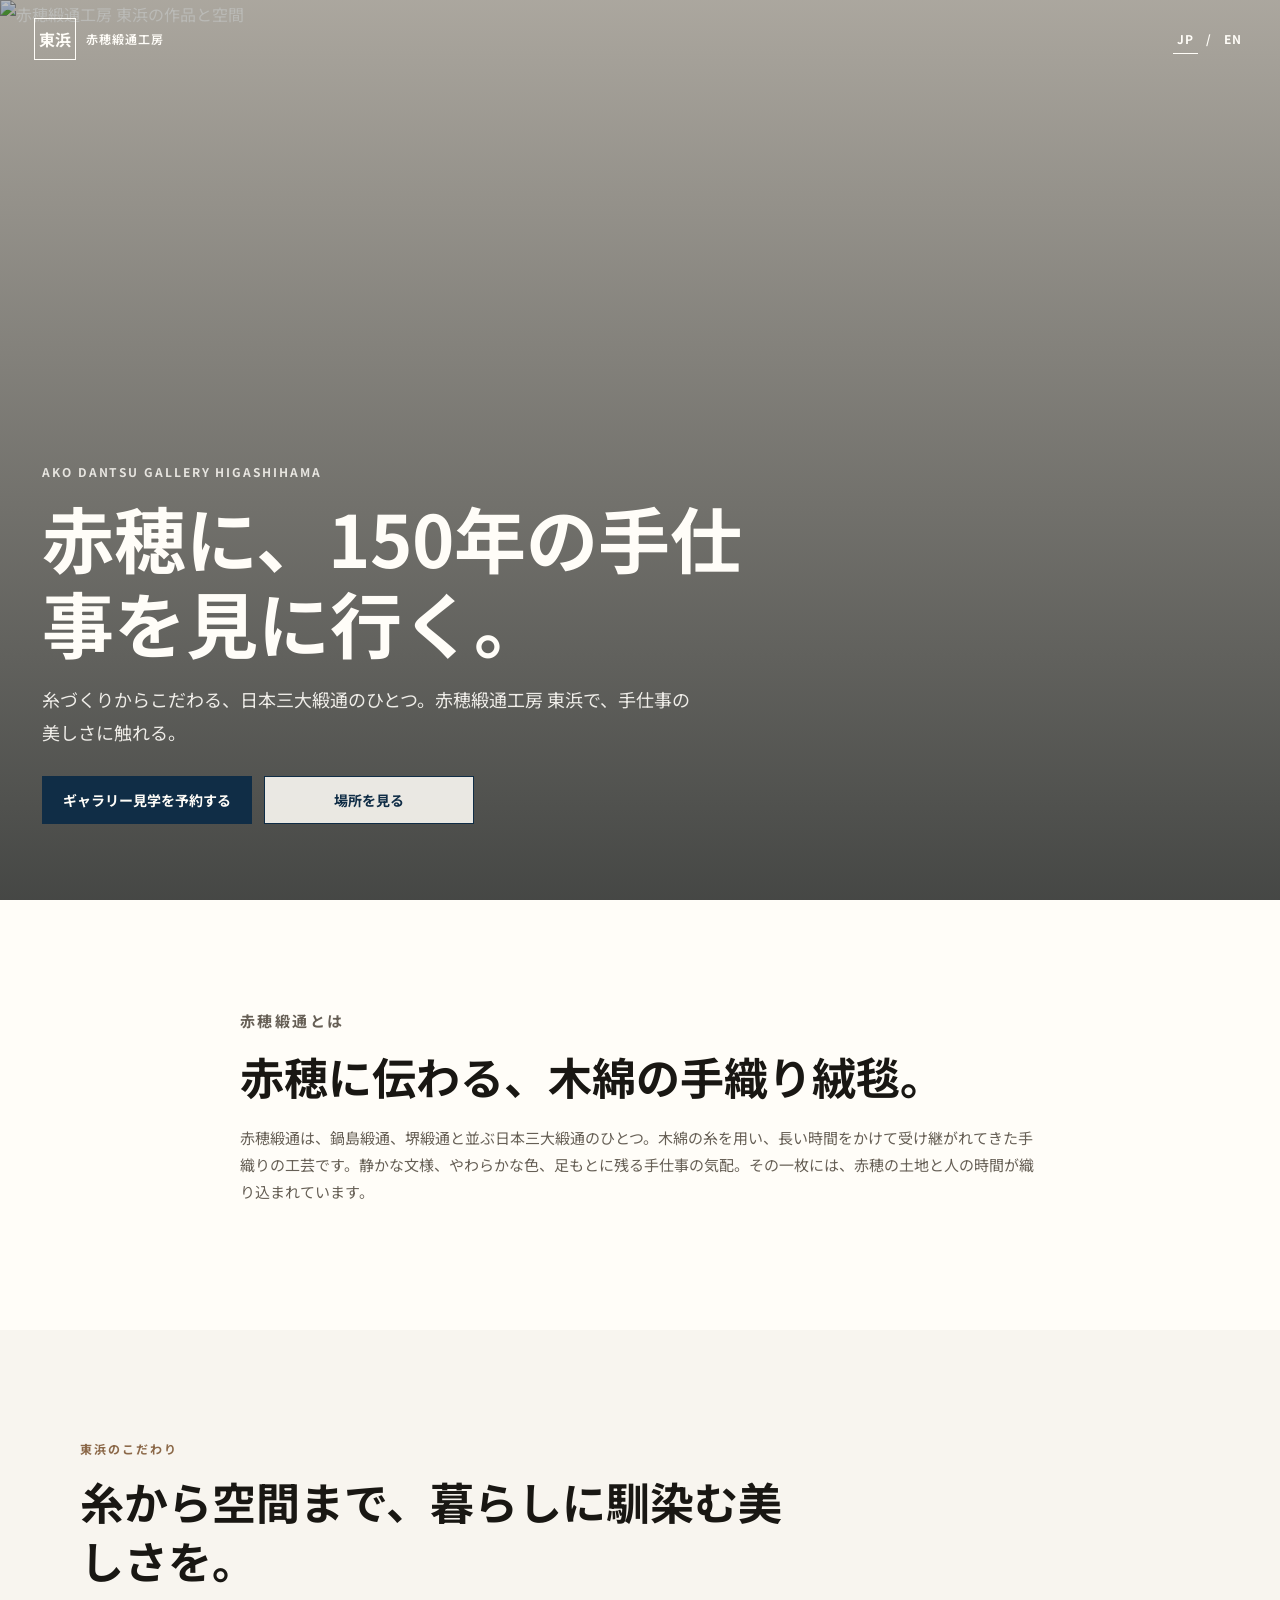
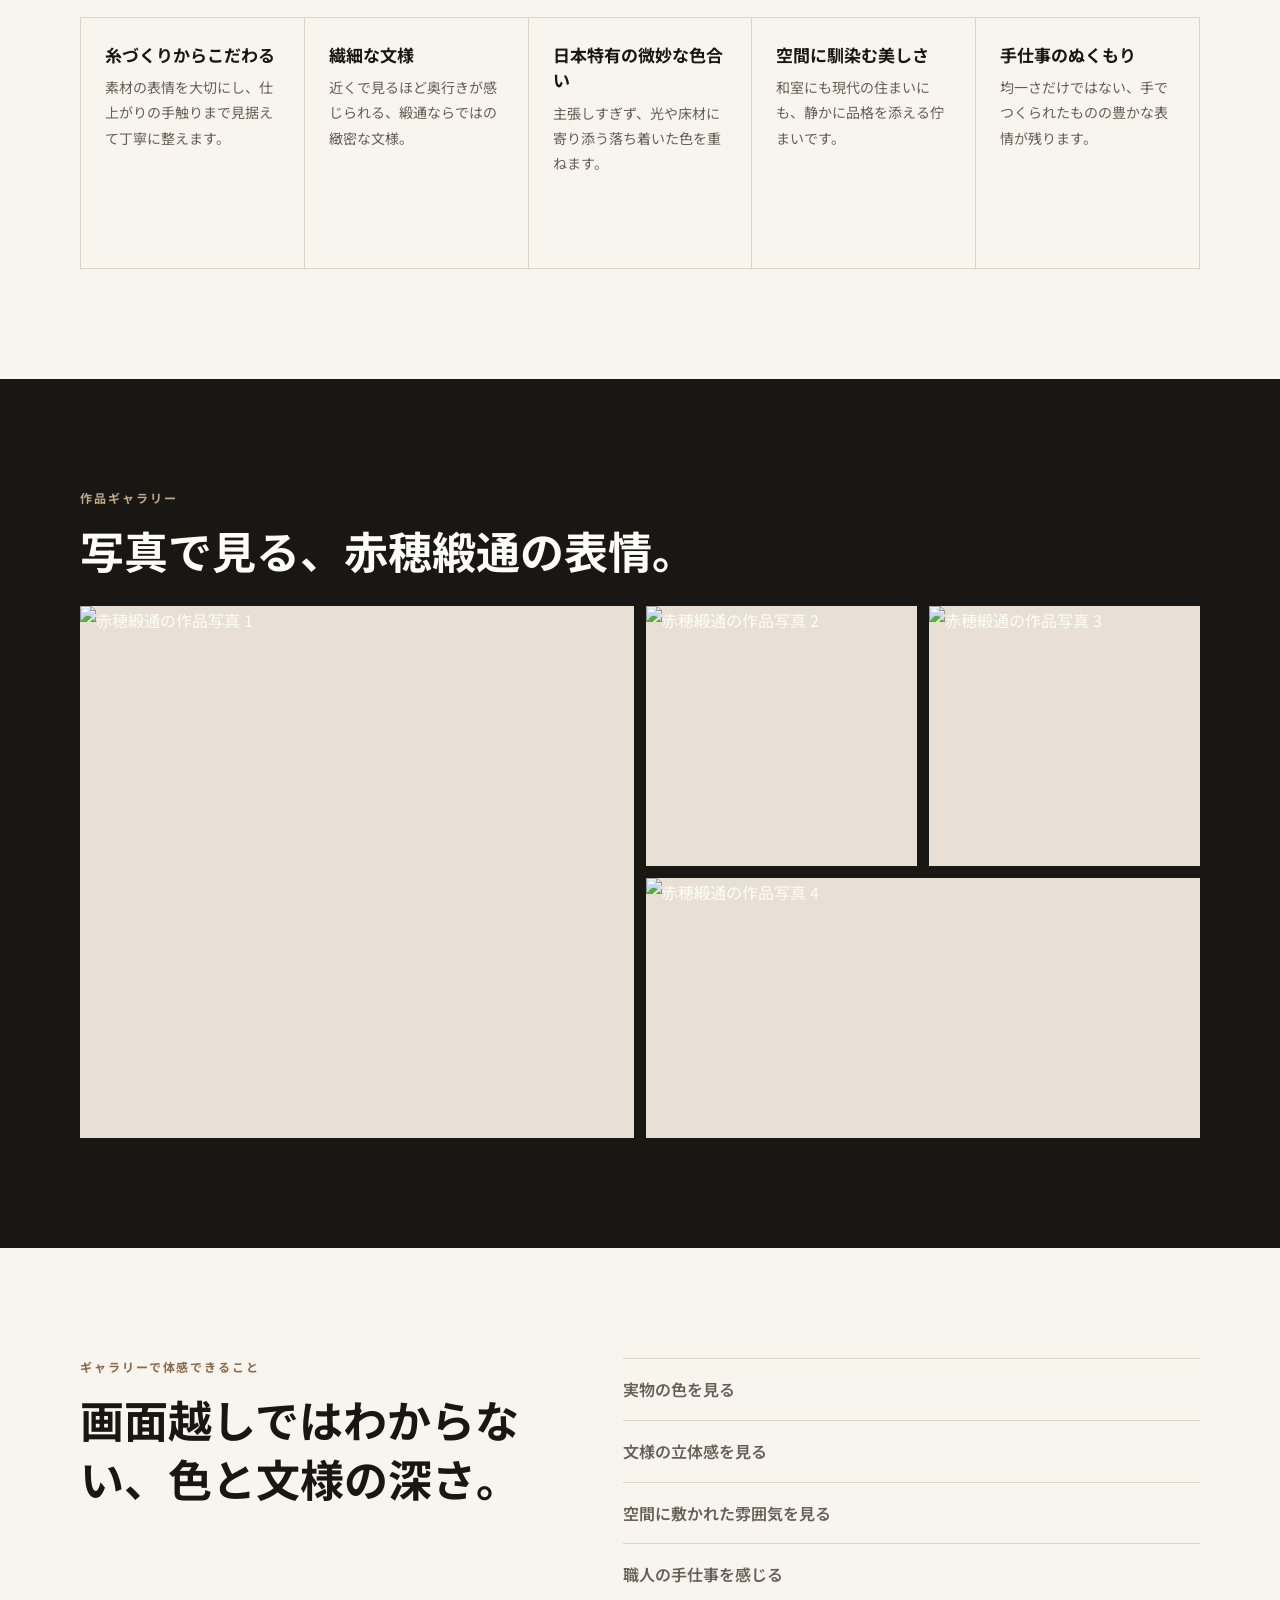
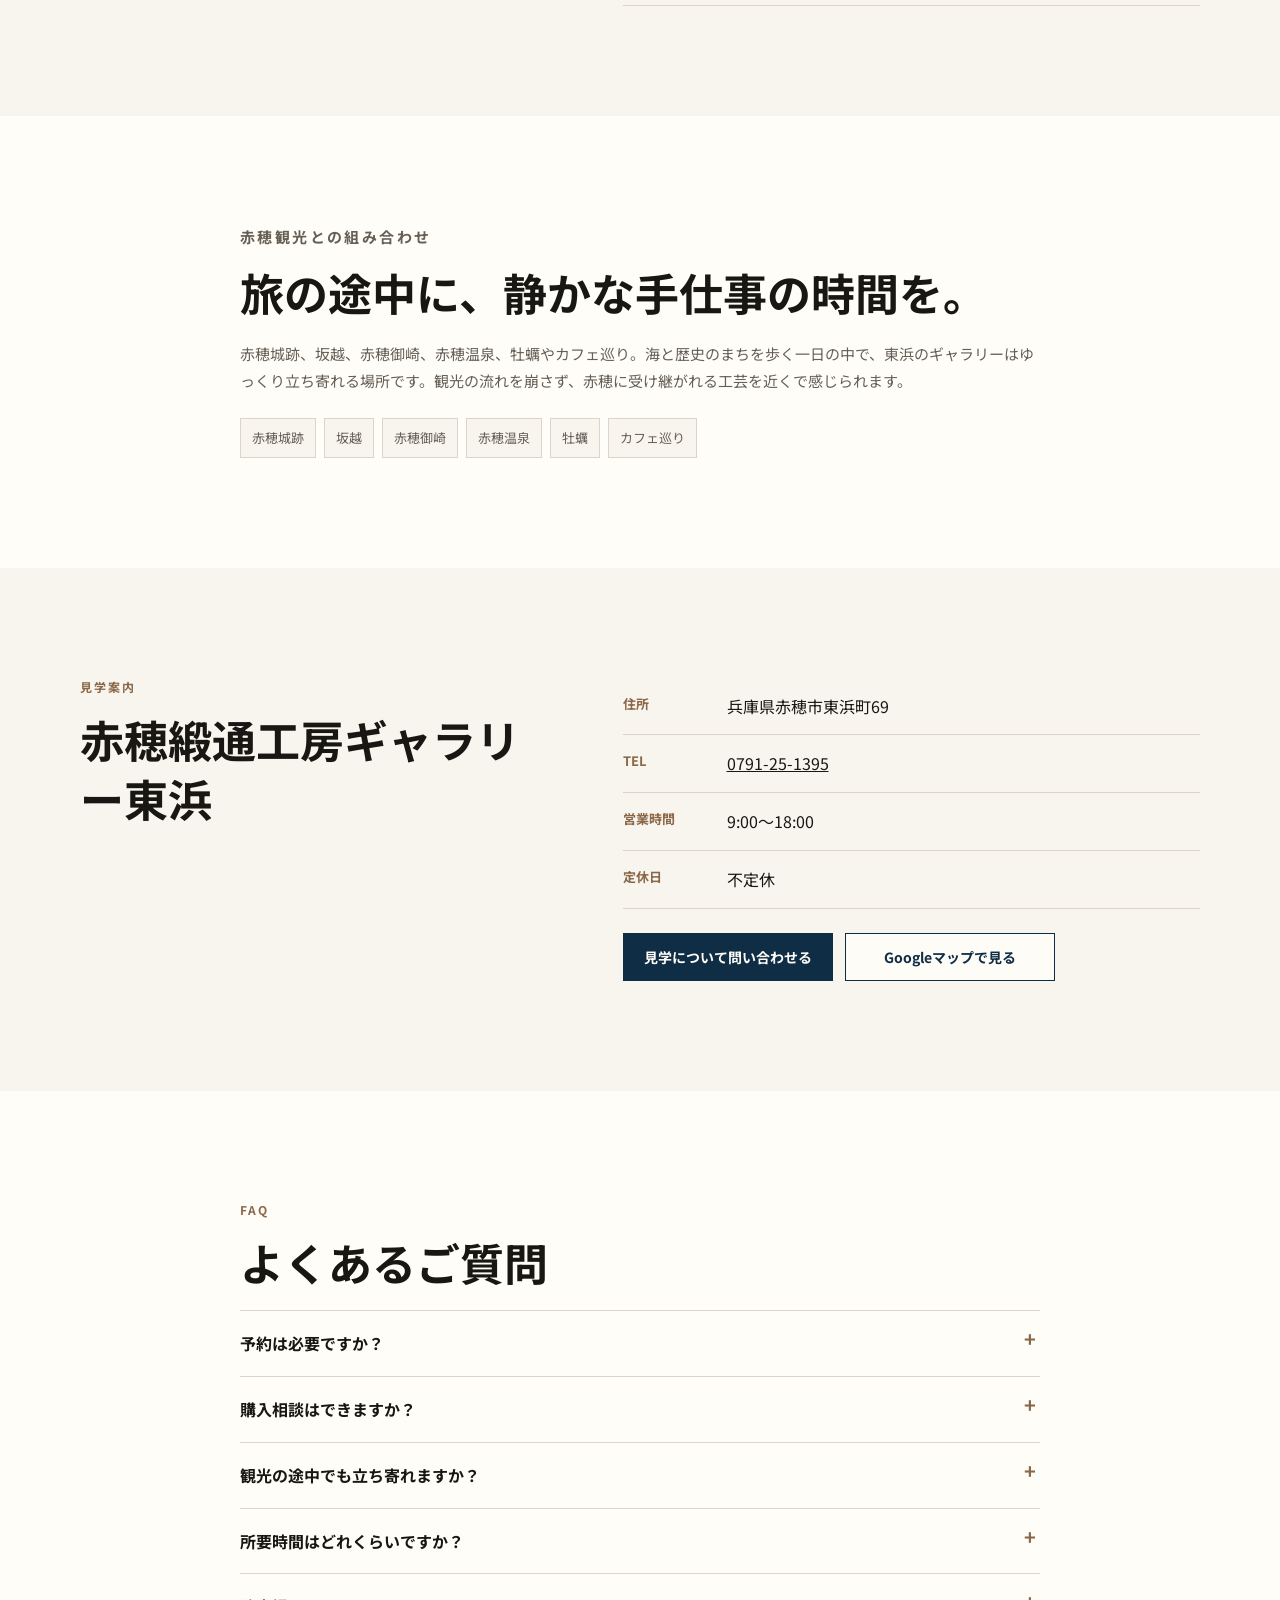
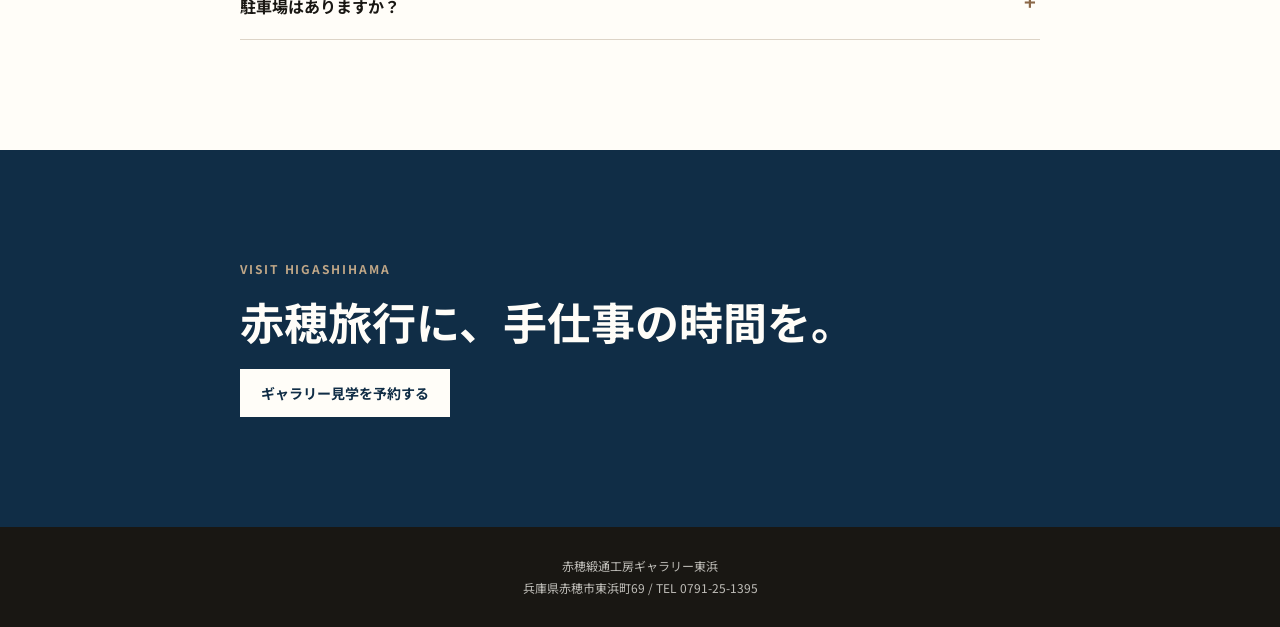
==== index.html @ 8ff4f8c3 "Initial Higashihama LP" ====
<!doctype html>
<html lang="ja">
  <head>
    <meta charset="utf-8">
    <meta name="viewport" content="width=device-width, initial-scale=1">
    <title>赤穂緞通工房 東浜 | 赤穂に、150年の手仕事を見に行く。</title>
    <meta name="description" content="赤穂緞通工房 東浜の集客用ランディングページ。赤穂観光の途中で、日本三大緞通のひとつに触れるギャラリー見学へ。">
    <link rel="stylesheet" href="styles.css">
    <!--
      CTA links:
      RESERVATION_LINK: tel:0791251395
      LOCATION_LINK: https://www.google.com/maps/search/?api=1&query=%E5%85%B5%E5%BA%AB%E7%9C%8C%E8%B5%A4%E7%A9%82%E5%B8%82%E6%9D%B1%E6%B5%9C%E7%94%BA69
      CONTACT_LINK: tel:0791251395
    -->
  </head>
  <body>
    <header class="site-header" data-header>
      <a class="brand" href="#top" aria-label="赤穂緞通工房 東浜 トップ">
        <span class="brand-mark">東浜</span>
        <span class="brand-text">赤穂緞通工房</span>
      </a>
      <nav class="language-nav" aria-label="Language">
        <a aria-current="page" href="index.html">JP</a>
        <span aria-hidden="true">/</span>
        <a href="en/index.html">EN</a>
      </nav>
    </header>

    <main id="top">
      <section class="hero">
        <picture class="hero-image">
          <img src="assets/hero.jpg" alt="赤穂緞通工房 東浜の作品と空間" width="1600" height="1100">
        </picture>
        <div class="hero-content">
          <p class="eyebrow">Ako Dantsu Gallery Higashihama</p>
          <h1>赤穂に、150年の手仕事を見に行く。</h1>
          <p class="lead">糸づくりからこだわる、日本三大緞通のひとつ。赤穂緞通工房 東浜で、手仕事の美しさに触れる。</p>
          <div class="cta-row">
            <a class="button primary" href="tel:0791251395">ギャラリー見学を予約する</a>
            <a class="button secondary" href="https://www.google.com/maps/search/?api=1&amp;query=%E5%85%B5%E5%BA%AB%E7%9C%8C%E8%B5%A4%E7%A9%82%E5%B8%82%E6%9D%B1%E6%B5%9C%E7%94%BA69">場所を見る</a>
          </div>
        </div>
      </section>

      <section class="section intro">
        <div class="section-inner narrow">
          <p class="section-kicker">赤穂緞通とは</p>
          <h2>赤穂に伝わる、木綿の手織り絨毯。</h2>
          <p>赤穂緞通は、鍋島緞通、堺緞通と並ぶ日本三大緞通のひとつ。木綿の糸を用い、長い時間をかけて受け継がれてきた手織りの工芸です。静かな文様、やわらかな色、足もとに残る手仕事の気配。その一枚には、赤穂の土地と人の時間が織り込まれています。</p>
        </div>
      </section>

      <section class="section craft">
        <div class="section-inner">
          <div class="section-heading">
            <p class="section-kicker">東浜のこだわり</p>
            <h2>糸から空間まで、暮らしに馴染む美しさを。</h2>
          </div>
          <div class="feature-grid">
            <article>
              <h3>糸づくりからこだわる</h3>
              <p>素材の表情を大切にし、仕上がりの手触りまで見据えて丁寧に整えます。</p>
            </article>
            <article>
              <h3>繊細な文様</h3>
              <p>近くで見るほど奥行きが感じられる、緞通ならではの緻密な文様。</p>
            </article>
            <article>
              <h3>日本特有の微妙な色合い</h3>
              <p>主張しすぎず、光や床材に寄り添う落ち着いた色を重ねます。</p>
            </article>
            <article>
              <h3>空間に馴染む美しさ</h3>
              <p>和室にも現代の住まいにも、静かに品格を添える佇まいです。</p>
            </article>
            <article>
              <h3>手仕事のぬくもり</h3>
              <p>均一さだけではない、手でつくられたものの豊かな表情が残ります。</p>
            </article>
          </div>
        </div>
      </section>

      <section class="gallery-section" aria-labelledby="gallery-title">
        <div class="section-inner">
          <div class="section-heading">
            <p class="section-kicker">作品ギャラリー</p>
            <h2 id="gallery-title">写真で見る、赤穂緞通の表情。</h2>
          </div>
          <div class="gallery-grid">
            <figure class="gallery-item large"><img src="assets/gallery-01.jpg" alt="赤穂緞通の作品写真 1" width="1200" height="900"></figure>
            <figure class="gallery-item"><img src="assets/gallery-02.jpg" alt="赤穂緞通の作品写真 2" width="900" height="1100"></figure>
            <figure class="gallery-item"><img src="assets/gallery-03.jpg" alt="赤穂緞通の作品写真 3" width="900" height="1100"></figure>
            <figure class="gallery-item wide"><img src="assets/gallery-04.jpg" alt="赤穂緞通の作品写真 4" width="1200" height="800"></figure>
          </div>
        </div>
      </section>

      <section class="section visit-experience">
        <div class="section-inner split">
          <div>
            <p class="section-kicker">ギャラリーで体感できること</p>
            <h2>画面越しではわからない、色と文様の深さ。</h2>
          </div>
          <ul class="quiet-list">
            <li>実物の色を見る</li>
            <li>文様の立体感を見る</li>
            <li>空間に敷かれた雰囲気を見る</li>
            <li>職人の手仕事を感じる</li>
          </ul>
        </div>
      </section>

      <section class="section travel">
        <div class="section-inner narrow">
          <p class="section-kicker">赤穂観光との組み合わせ</p>
          <h2>旅の途中に、静かな手仕事の時間を。</h2>
          <p>赤穂城跡、坂越、赤穂御崎、赤穂温泉、牡蠣やカフェ巡り。海と歴史のまちを歩く一日の中で、東浜のギャラリーはゆっくり立ち寄れる場所です。観光の流れを崩さず、赤穂に受け継がれる工芸を近くで感じられます。</p>
          <div class="place-tags" aria-label="周辺観光">
            <span>赤穂城跡</span>
            <span>坂越</span>
            <span>赤穂御崎</span>
            <span>赤穂温泉</span>
            <span>牡蠣</span>
            <span>カフェ巡り</span>
          </div>
        </div>
      </section>

      <section class="section info" id="visit">
        <div class="section-inner split">
          <div>
            <p class="section-kicker">見学案内</p>
            <h2>赤穂緞通工房ギャラリー東浜</h2>
          </div>
          <div class="info-panel">
            <dl>
              <div><dt>住所</dt><dd>兵庫県赤穂市東浜町69</dd></div>
              <div><dt>TEL</dt><dd><a href="tel:0791251395">0791-25-1395</a></dd></div>
              <div><dt>営業時間</dt><dd>9:00〜18:00</dd></div>
              <div><dt>定休日</dt><dd>不定休</dd></div>
            </dl>
            <div class="cta-row">
              <a class="button primary" href="tel:0791251395">見学について問い合わせる</a>
              <a class="button secondary" href="https://www.google.com/maps/search/?api=1&amp;query=%E5%85%B5%E5%BA%AB%E7%9C%8C%E8%B5%A4%E7%A9%82%E5%B8%82%E6%9D%B1%E6%B5%9C%E7%94%BA69">Googleマップで見る</a>
            </div>
          </div>
        </div>
      </section>

      <section class="section faq" aria-labelledby="faq-title">
        <div class="section-inner narrow">
          <p class="section-kicker">FAQ</p>
          <h2 id="faq-title">よくあるご質問</h2>
          <div class="faq-list">
            <details>
              <summary>予約は必要ですか？</summary>
              <p>ゆっくりご覧いただくため、事前のお問い合わせをおすすめしています。</p>
            </details>
            <details>
              <summary>購入相談はできますか？</summary>
              <p>はい。作品の雰囲気や敷く空間に合わせてご相談いただけます。</p>
            </details>
            <details>
              <summary>観光の途中でも立ち寄れますか？</summary>
              <p>はい。赤穂観光の途中に立ち寄りやすいギャラリーです。</p>
            </details>
            <details>
              <summary>所要時間はどれくらいですか？</summary>
              <p>短時間の見学から、じっくり作品をご覧になる時間まで調整できます。</p>
            </details>
            <details>
              <summary>駐車場はありますか？</summary>
              <p>ご来訪前にお電話でお問い合わせください。</p>
            </details>
          </div>
        </div>
      </section>

      <section class="final-cta">
        <div class="section-inner narrow">
          <p class="section-kicker">Visit Higashihama</p>
          <h2>赤穂旅行に、手仕事の時間を。</h2>
          <a class="button primary" href="tel:0791251395">ギャラリー見学を予約する</a>
        </div>
      </section>
    </main>

    <footer class="site-footer">
      <p>赤穂緞通工房ギャラリー東浜</p>
      <p>兵庫県赤穂市東浜町69 / TEL 0791-25-1395</p>
    </footer>

    <script src="app.js"></script>
  </body>
</html>
---- styles.css ----
@import url("https://fonts.googleapis.com/css2?family=Noto+Sans+JP:wght@400;500;600;700&display=swap");

:root {
  --paper: #f8f5ef;
  --white: #fffdf8;
  --ink: #191713;
  --muted: #665f55;
  --line: #ddd4c7;
  --indigo: #102d46;
  --indigo-soft: #1d405e;
  --wood: #8b6848;
  --shadow: 0 18px 45px rgba(25, 23, 19, 0.1);
}

* {
  box-sizing: border-box;
}

html {
  scroll-behavior: smooth;
}

body {
  margin: 0;
  background: var(--paper);
  color: var(--ink);
  font-family: "Noto Sans JP", system-ui, -apple-system, BlinkMacSystemFont, "Segoe UI", sans-serif;
  line-height: 1.8;
  letter-spacing: 0;
}

img {
  display: block;
  width: 100%;
  height: auto;
  background: #e8e0d4;
}

a {
  color: inherit;
}

.site-header {
  position: fixed;
  top: 0;
  left: 0;
  z-index: 10;
  display: flex;
  width: 100%;
  align-items: center;
  justify-content: space-between;
  gap: 20px;
  padding: 14px 18px;
  color: var(--white);
  transition: background 180ms ease, color 180ms ease, border-color 180ms ease;
}

.site-header.is-scrolled {
  border-bottom: 1px solid rgba(221, 212, 199, 0.75);
  background: rgba(248, 245, 239, 0.94);
  color: var(--ink);
  backdrop-filter: blur(14px);
}

.brand {
  display: inline-flex;
  align-items: center;
  gap: 10px;
  text-decoration: none;
}

.brand-mark {
  display: grid;
  width: 42px;
  height: 42px;
  place-items: center;
  border: 1px solid currentColor;
  font-weight: 700;
  line-height: 1;
}

.brand-text {
  font-size: 12px;
  font-weight: 600;
  letter-spacing: 0.08em;
  text-transform: uppercase;
}

.language-nav {
  display: flex;
  align-items: center;
  gap: 8px;
  font-size: 12px;
  font-weight: 700;
  letter-spacing: 0.08em;
}

.language-nav a {
  padding: 4px;
  text-decoration: none;
}

.language-nav a[aria-current="page"] {
  border-bottom: 1px solid currentColor;
}

.hero {
  position: relative;
  display: grid;
  min-height: 100svh;
  overflow: hidden;
  color: var(--white);
}

.hero-image {
  position: absolute;
  inset: 0;
}

.hero-image img {
  width: 100%;
  height: 100%;
  object-fit: cover;
}

.hero::after {
  position: absolute;
  inset: 0;
  content: "";
  background: linear-gradient(180deg, rgba(13, 18, 19, 0.28), rgba(13, 18, 19, 0.5) 48%, rgba(13, 18, 19, 0.74));
}

.hero-content {
  position: relative;
  z-index: 1;
  align-self: end;
  width: min(100%, 860px);
  padding: 128px 20px 58px;
}

.eyebrow,
.section-kicker {
  margin: 0 0 14px;
  color: var(--wood);
  font-size: 12px;
  font-weight: 700;
  letter-spacing: 0.16em;
  line-height: 1.5;
  text-transform: uppercase;
}

.hero .eyebrow {
  color: rgba(255, 253, 248, 0.82);
}

h1,
h2,
h3,
p {
  margin-top: 0;
}

h1 {
  max-width: 760px;
  margin-bottom: 18px;
  font-size: clamp(34px, 11vw, 72px);
  font-weight: 700;
  line-height: 1.18;
}

h2 {
  margin-bottom: 18px;
  font-size: clamp(26px, 7vw, 44px);
  font-weight: 700;
  line-height: 1.35;
}

h3 {
  margin-bottom: 8px;
  font-size: 17px;
  line-height: 1.5;
}

.lead {
  max-width: 650px;
  margin-bottom: 28px;
  color: rgba(255, 253, 248, 0.9);
  font-size: 16px;
}

.cta-row {
  display: flex;
  flex-wrap: wrap;
  gap: 12px;
}

.button {
  display: inline-flex;
  min-height: 48px;
  align-items: center;
  justify-content: center;
  padding: 12px 18px;
  border: 1px solid var(--indigo);
  font-size: 14px;
  font-weight: 700;
  line-height: 1.3;
  text-align: center;
  text-decoration: none;
}

.button.primary {
  background: var(--indigo);
  color: var(--white);
}

.button.secondary {
  background: rgba(255, 253, 248, 0.88);
  color: var(--indigo);
}

.section,
.gallery-section,
.final-cta {
  padding: 76px 0;
}

.section-inner {
  width: min(100% - 40px, 1120px);
  margin: 0 auto;
}

.section-inner.narrow {
  width: min(100% - 40px, 800px);
}

.intro {
  background: var(--white);
}

.intro p,
.travel p {
  color: var(--muted);
  font-size: 15px;
}

.section-heading {
  max-width: 720px;
  margin-bottom: 26px;
}

.feature-grid {
  display: grid;
  gap: 1px;
  border: 1px solid var(--line);
  background: var(--line);
}

.feature-grid article {
  min-height: 170px;
  padding: 24px;
  background: var(--paper);
}

.feature-grid p {
  margin-bottom: 0;
  color: var(--muted);
  font-size: 14px;
}

.gallery-section {
  background: var(--ink);
  color: var(--white);
}

.gallery-section .section-kicker {
  color: #c0a787;
}

.gallery-grid {
  display: grid;
  gap: 12px;
}

.gallery-item {
  margin: 0;
  overflow: hidden;
  background: #26231f;
}

.gallery-item img {
  height: 100%;
  min-height: 300px;
  object-fit: cover;
}

.split {
  display: grid;
  gap: 30px;
}

.quiet-list {
  display: grid;
  gap: 0;
  margin: 0;
  padding: 0;
  list-style: none;
  border-top: 1px solid var(--line);
}

.quiet-list li {
  padding: 16px 0;
  border-bottom: 1px solid var(--line);
  color: var(--muted);
  font-weight: 600;
}

.travel {
  background: var(--white);
}

.place-tags {
  display: flex;
  flex-wrap: wrap;
  gap: 8px;
  margin-top: 24px;
}

.place-tags span {
  border: 1px solid var(--line);
  padding: 7px 11px;
  background: var(--paper);
  color: var(--muted);
  font-size: 13px;
}

.info-panel {
  padding: 26px 0 0;
  border-top: 1px solid var(--line);
}

dl {
  display: grid;
  gap: 0;
  margin: 0 0 24px;
}

dl div {
  display: grid;
  grid-template-columns: 92px 1fr;
  gap: 12px;
  padding: 14px 0;
  border-bottom: 1px solid var(--line);
}

dt {
  color: var(--wood);
  font-size: 13px;
  font-weight: 700;
}

dd {
  margin: 0;
  color: var(--ink);
}

.faq {
  background: var(--white);
}

.faq-list {
  border-top: 1px solid var(--line);
}

details {
  border-bottom: 1px solid var(--line);
}

summary {
  position: relative;
  cursor: pointer;
  padding: 18px 34px 18px 0;
  font-weight: 700;
  list-style: none;
}

summary::-webkit-details-marker {
  display: none;
}

summary::after {
  position: absolute;
  top: 18px;
  right: 4px;
  content: "+";
  color: var(--wood);
  font-size: 20px;
  line-height: 1;
}

details[open] summary::after {
  content: "-";
}

details p {
  margin-bottom: 20px;
  color: var(--muted);
  font-size: 14px;
}

.final-cta {
  background: var(--indigo);
  color: var(--white);
  text-align: left;
}

.final-cta .section-kicker {
  color: #c0a787;
}

.final-cta .button.primary {
  border-color: var(--white);
  background: var(--white);
  color: var(--indigo);
}

.site-footer {
  padding: 28px 20px;
  background: var(--ink);
  color: rgba(255, 253, 248, 0.72);
  font-size: 12px;
  text-align: center;
}

.site-footer p {
  margin: 0;
}

@media (min-width: 720px) {
  .site-header {
    padding: 18px 34px;
  }

  .hero-content {
    padding: 150px 42px 76px;
  }

  .lead {
    font-size: 18px;
  }

  .button {
    min-width: 210px;
  }

  .section,
  .gallery-section,
  .final-cta {
    padding: 110px 0;
  }

  .feature-grid {
    grid-template-columns: repeat(5, 1fr);
  }

  .feature-grid article {
    min-height: 250px;
  }

  .gallery-grid {
    grid-template-columns: repeat(4, 1fr);
    grid-auto-rows: 260px;
  }

  .gallery-item.large {
    grid-column: span 2;
    grid-row: span 2;
  }

  .gallery-item.wide {
    grid-column: span 2;
  }

  .gallery-item img {
    min-height: 0;
  }

  .split {
    grid-template-columns: minmax(0, 0.9fr) minmax(0, 1.1fr);
    align-items: start;
    gap: 70px;
  }

  .info-panel {
    padding-top: 0;
    border-top: 0;
  }
}

@media (max-width: 420px) {
  .brand-text {
    max-width: 112px;
    line-height: 1.4;
  }

  .cta-row {
    display: grid;
  }

  .button {
    width: 100%;
  }

  dl div {
    grid-template-columns: 76px 1fr;
  }
}
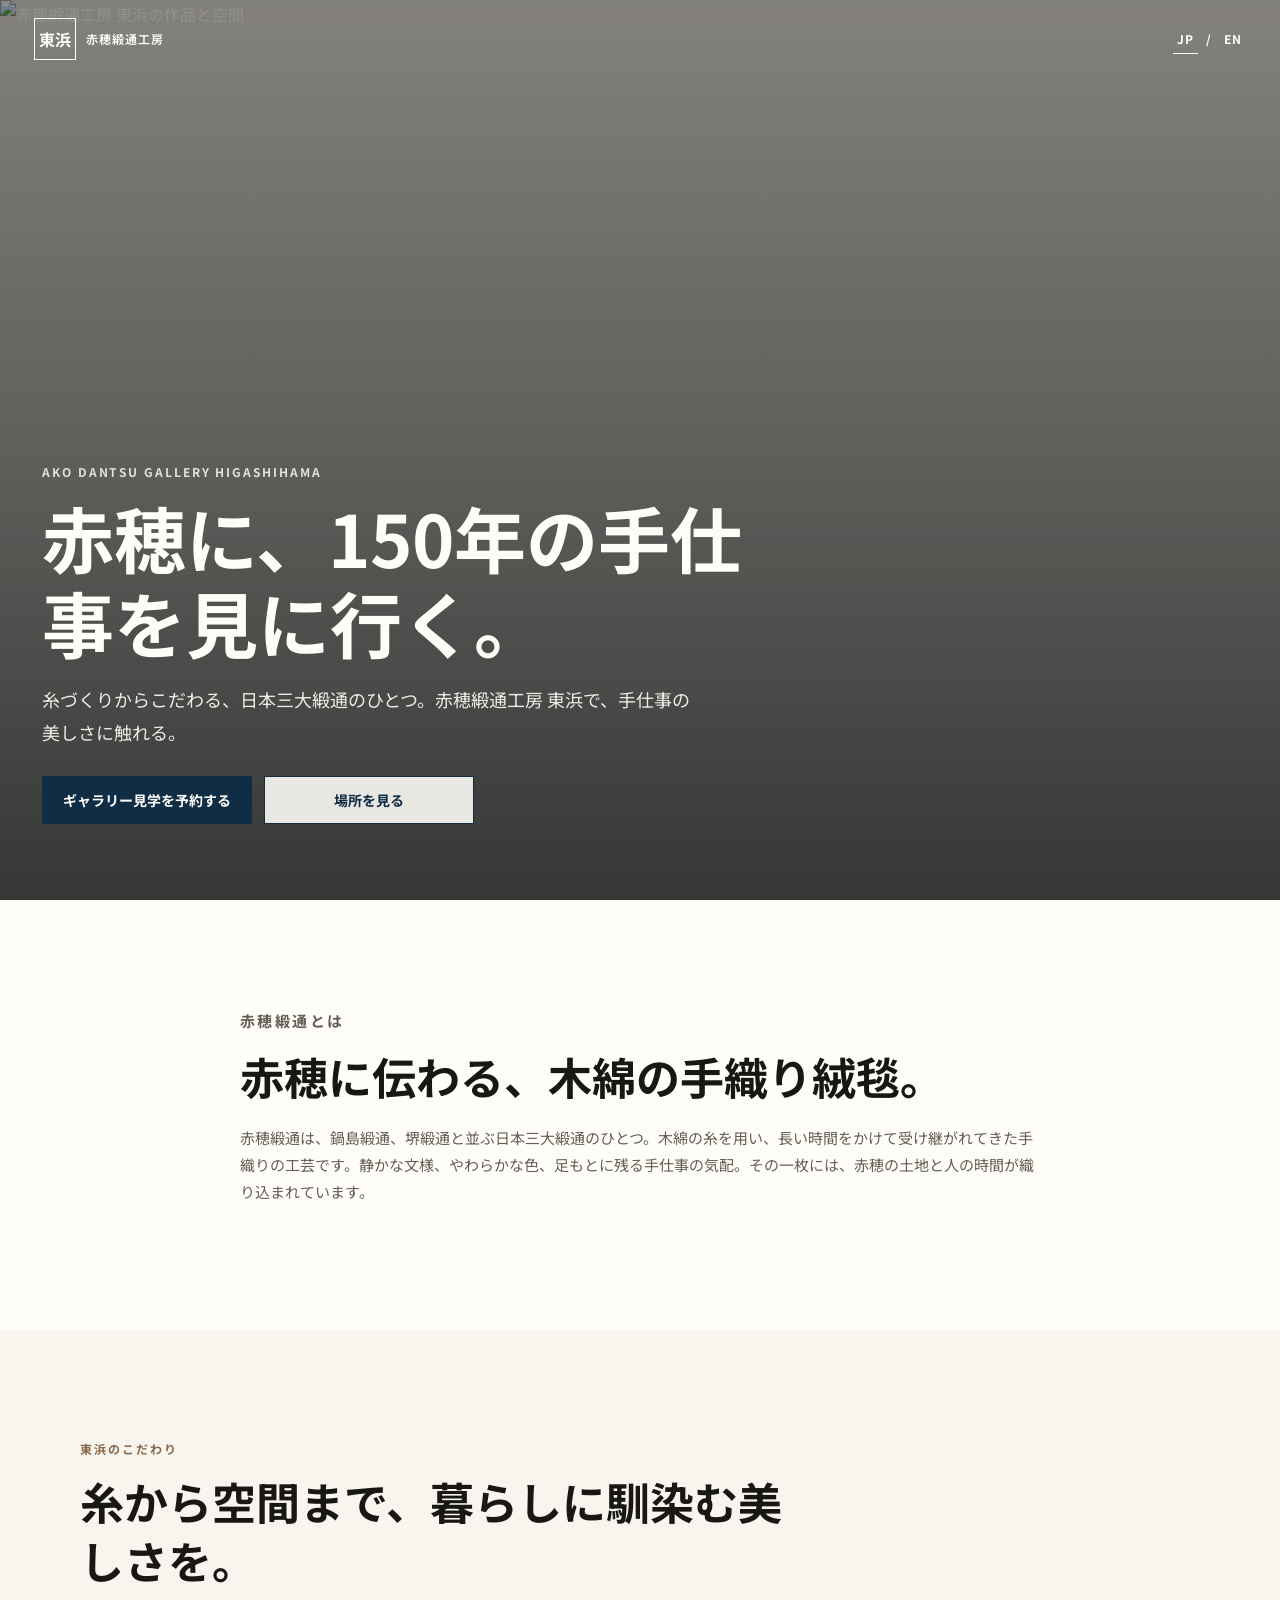
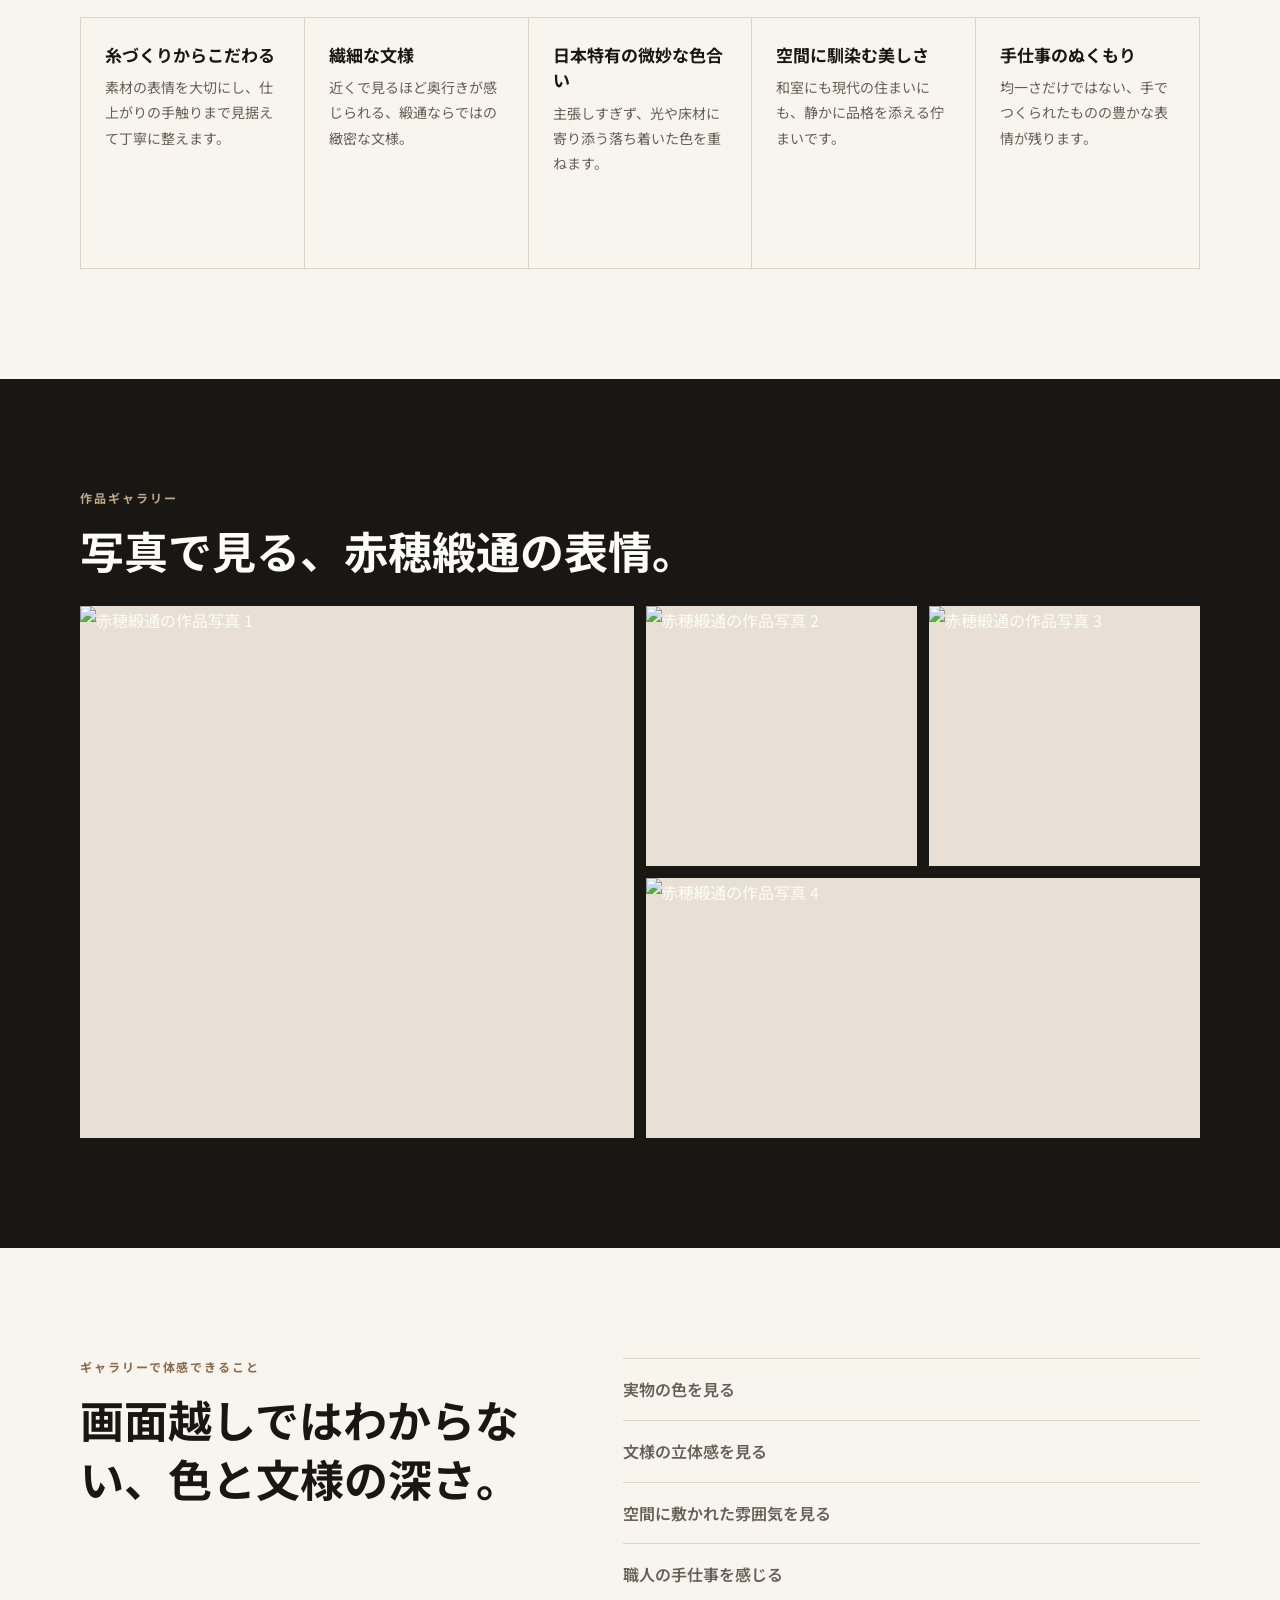
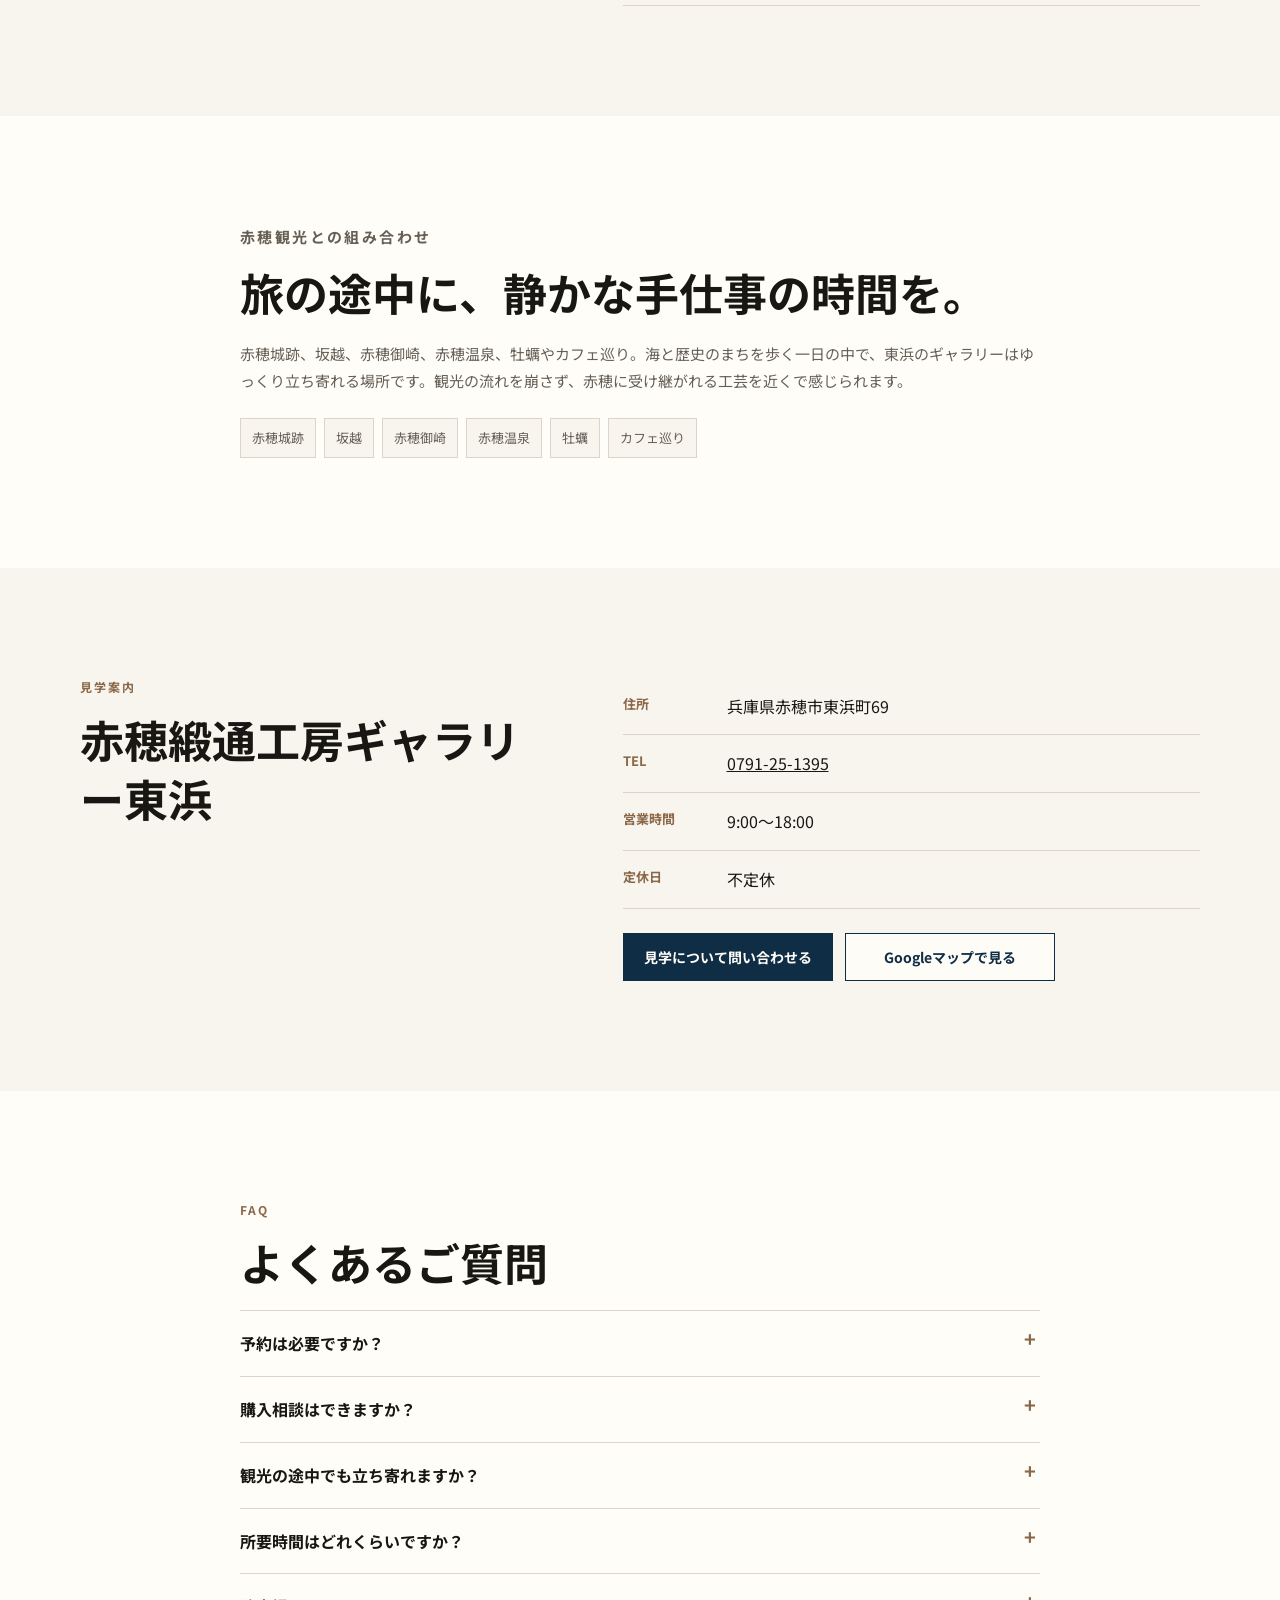
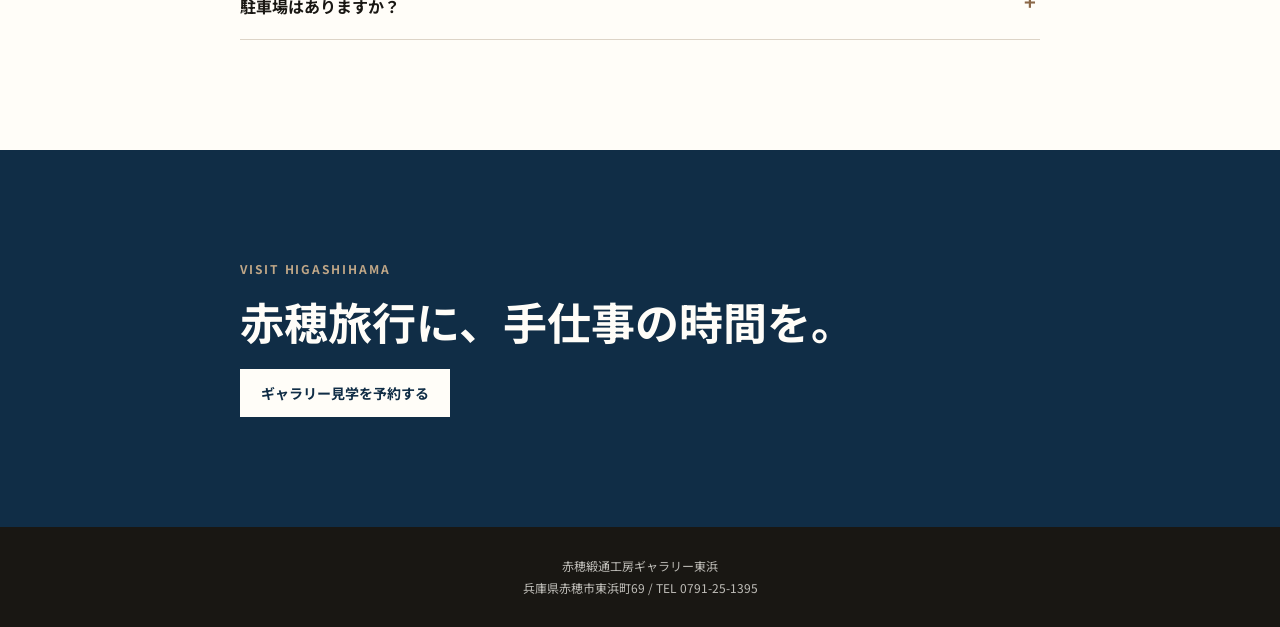
==== commit 09e972dc: "Add hero YouTube background loop" ====
--- a/index.html
+++ b/index.html
@@ -31,6 +31,18 @@
         <picture class="hero-image">
           <img src="assets/hero.jpg" alt="赤穂緞通工房 東浜の作品と空間" width="1600" height="1100">
         </picture>
+        <div class="hero-video" aria-hidden="true">
+          <iframe
+            class="hero-video-frame"
+            data-hero-video
+            data-video-start="53"
+            data-video-end="63"
+            src="https://www.youtube.com/embed/Z_uLxVL6yL8?autoplay=1&amp;mute=1&amp;controls=0&amp;playsinline=1&amp;loop=1&amp;playlist=Z_uLxVL6yL8&amp;start=53&amp;end=63&amp;rel=0&amp;enablejsapi=1"
+            title="赤穂緞通工房 東浜 背景動画"
+            allow="autoplay; encrypted-media; picture-in-picture"
+            tabindex="-1"
+          ></iframe>
+        </div>
         <div class="hero-content">
           <p class="eyebrow">Ako Dantsu Gallery Higashihama</p>
           <h1>赤穂に、150年の手仕事を見に行く。</h1>
--- a/styles.css
+++ b/styles.css
@@ -109,12 +109,18 @@
   display: grid;
   min-height: 100svh;
   overflow: hidden;
+  background: #14120f url("assets/hero.jpg") center / cover no-repeat;
   color: var(--white);
 }
 
-.hero-image {
+.hero-image,
+.hero-video {
   position: absolute;
   inset: 0;
+}
+
+.hero-image {
+  z-index: 0;
 }
 
 .hero-image img {
@@ -123,16 +129,35 @@
   object-fit: cover;
 }
 
+.hero-video {
+  z-index: 1;
+  overflow: hidden;
+  pointer-events: none;
+}
+
+.hero-video-frame {
+  position: absolute;
+  top: 50%;
+  left: 50%;
+  width: 100vw;
+  height: 56.25vw;
+  min-width: 177.78svh;
+  min-height: 100svh;
+  border: 0;
+  transform: translate(-50%, -50%);
+}
+
 .hero::after {
   position: absolute;
   inset: 0;
+  z-index: 2;
   content: "";
-  background: linear-gradient(180deg, rgba(13, 18, 19, 0.28), rgba(13, 18, 19, 0.5) 48%, rgba(13, 18, 19, 0.74));
+  background: linear-gradient(180deg, rgba(13, 18, 19, 0.46), rgba(13, 18, 19, 0.62) 48%, rgba(13, 18, 19, 0.82));
 }
 
 .hero-content {
   position: relative;
-  z-index: 1;
+  z-index: 3;
   align-self: end;
   width: min(100%, 860px);
   padding: 128px 20px 58px;
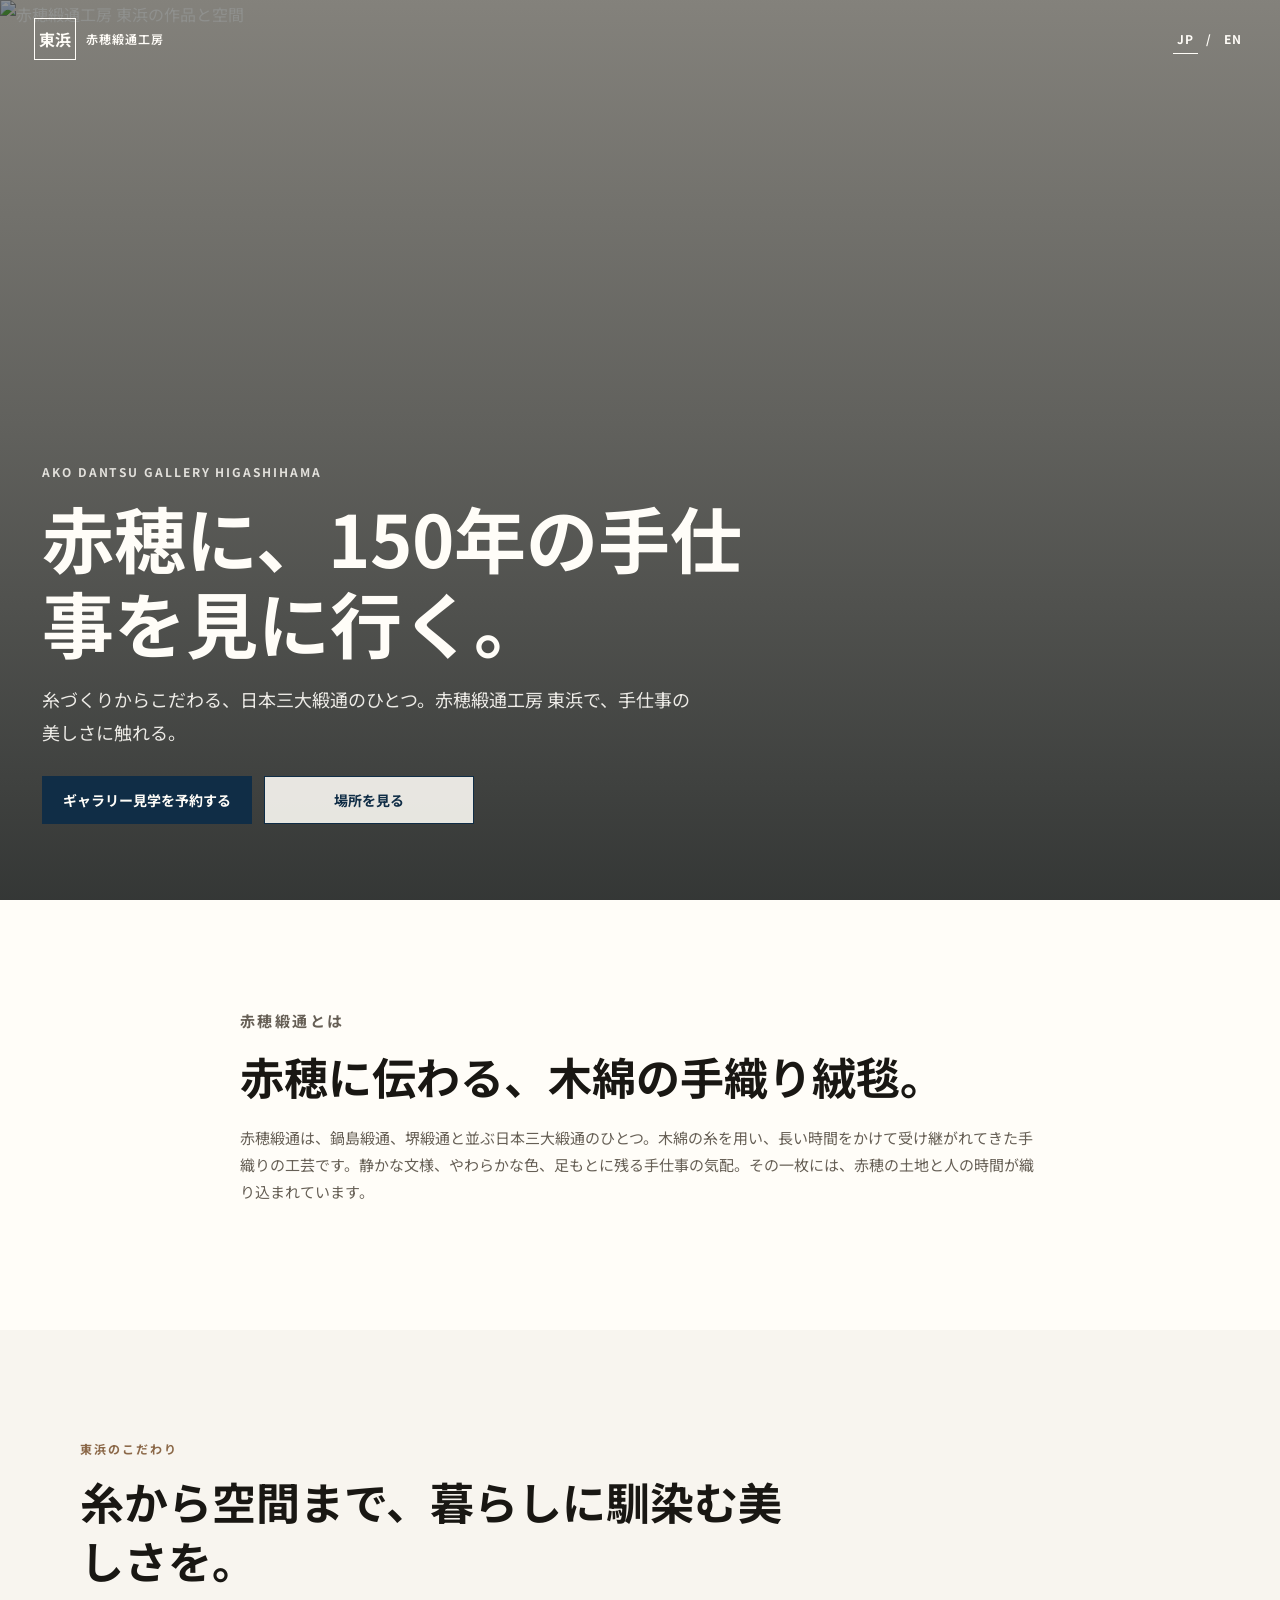
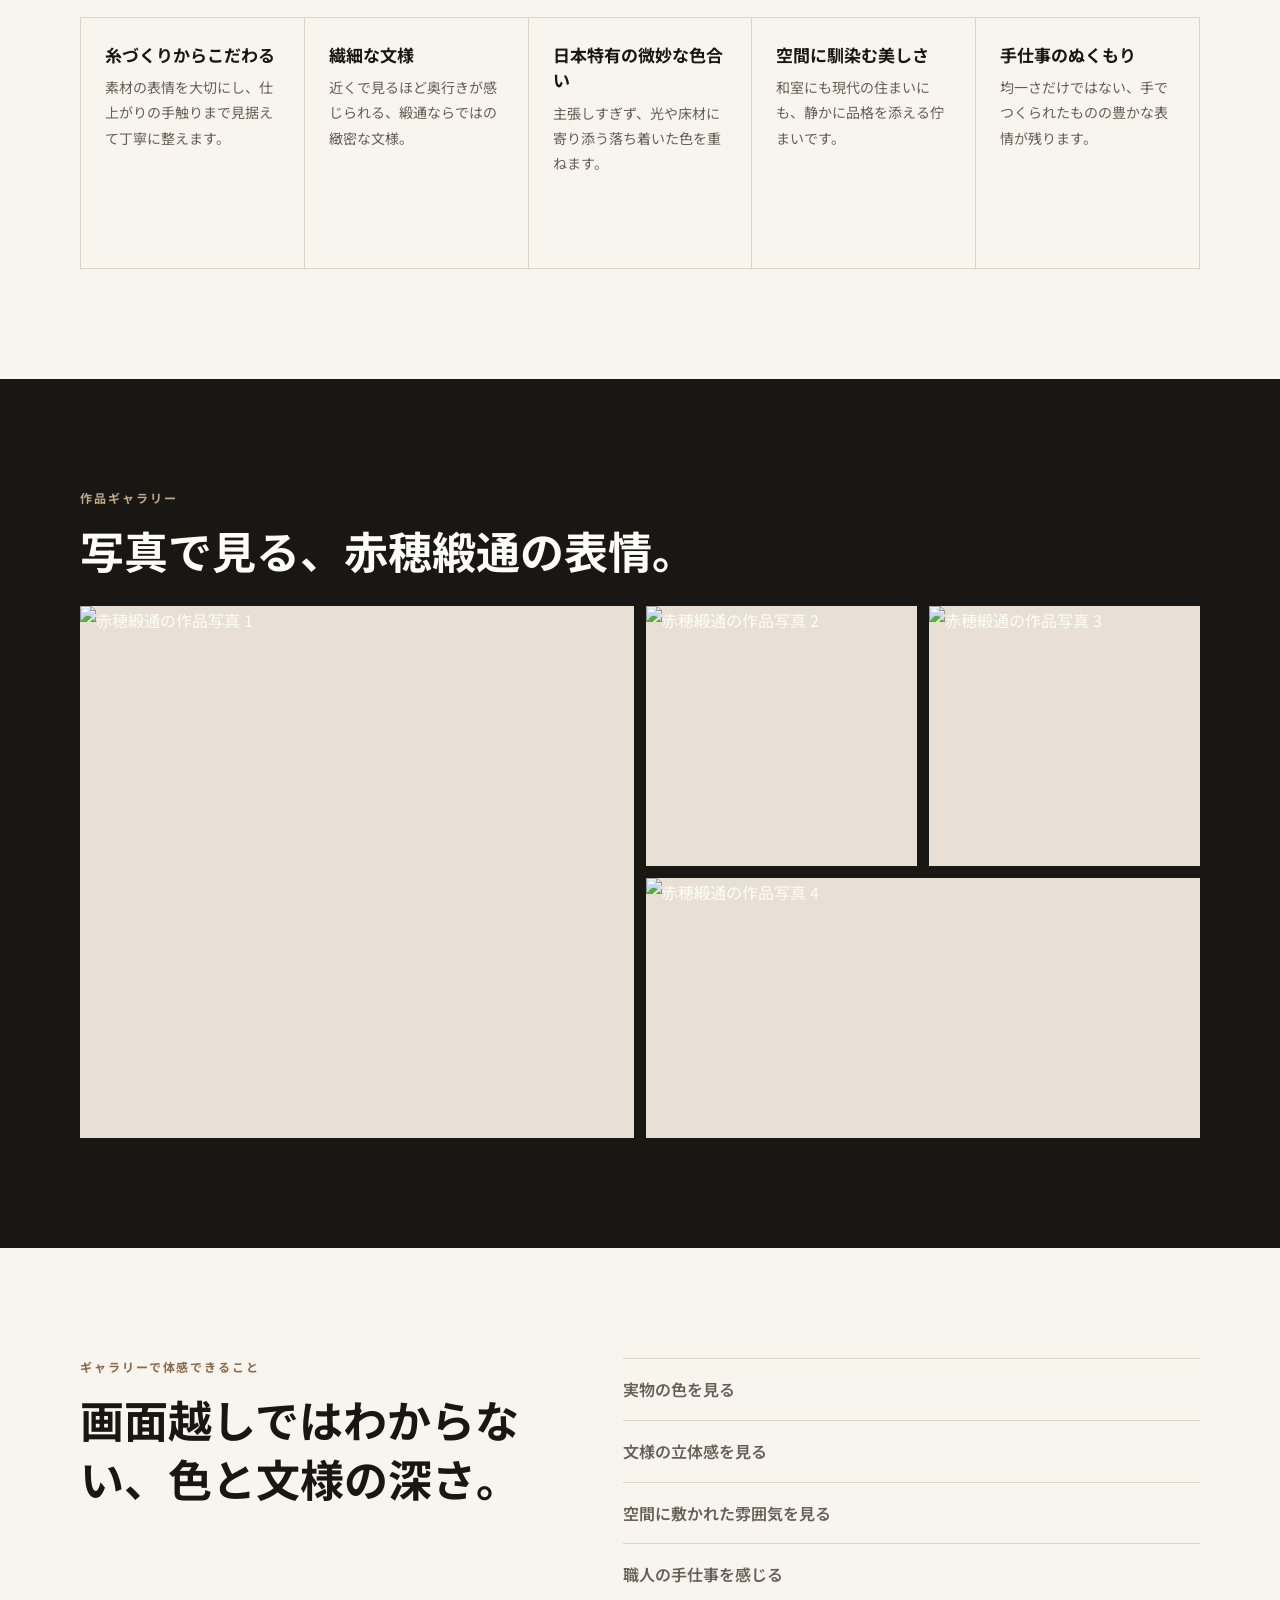
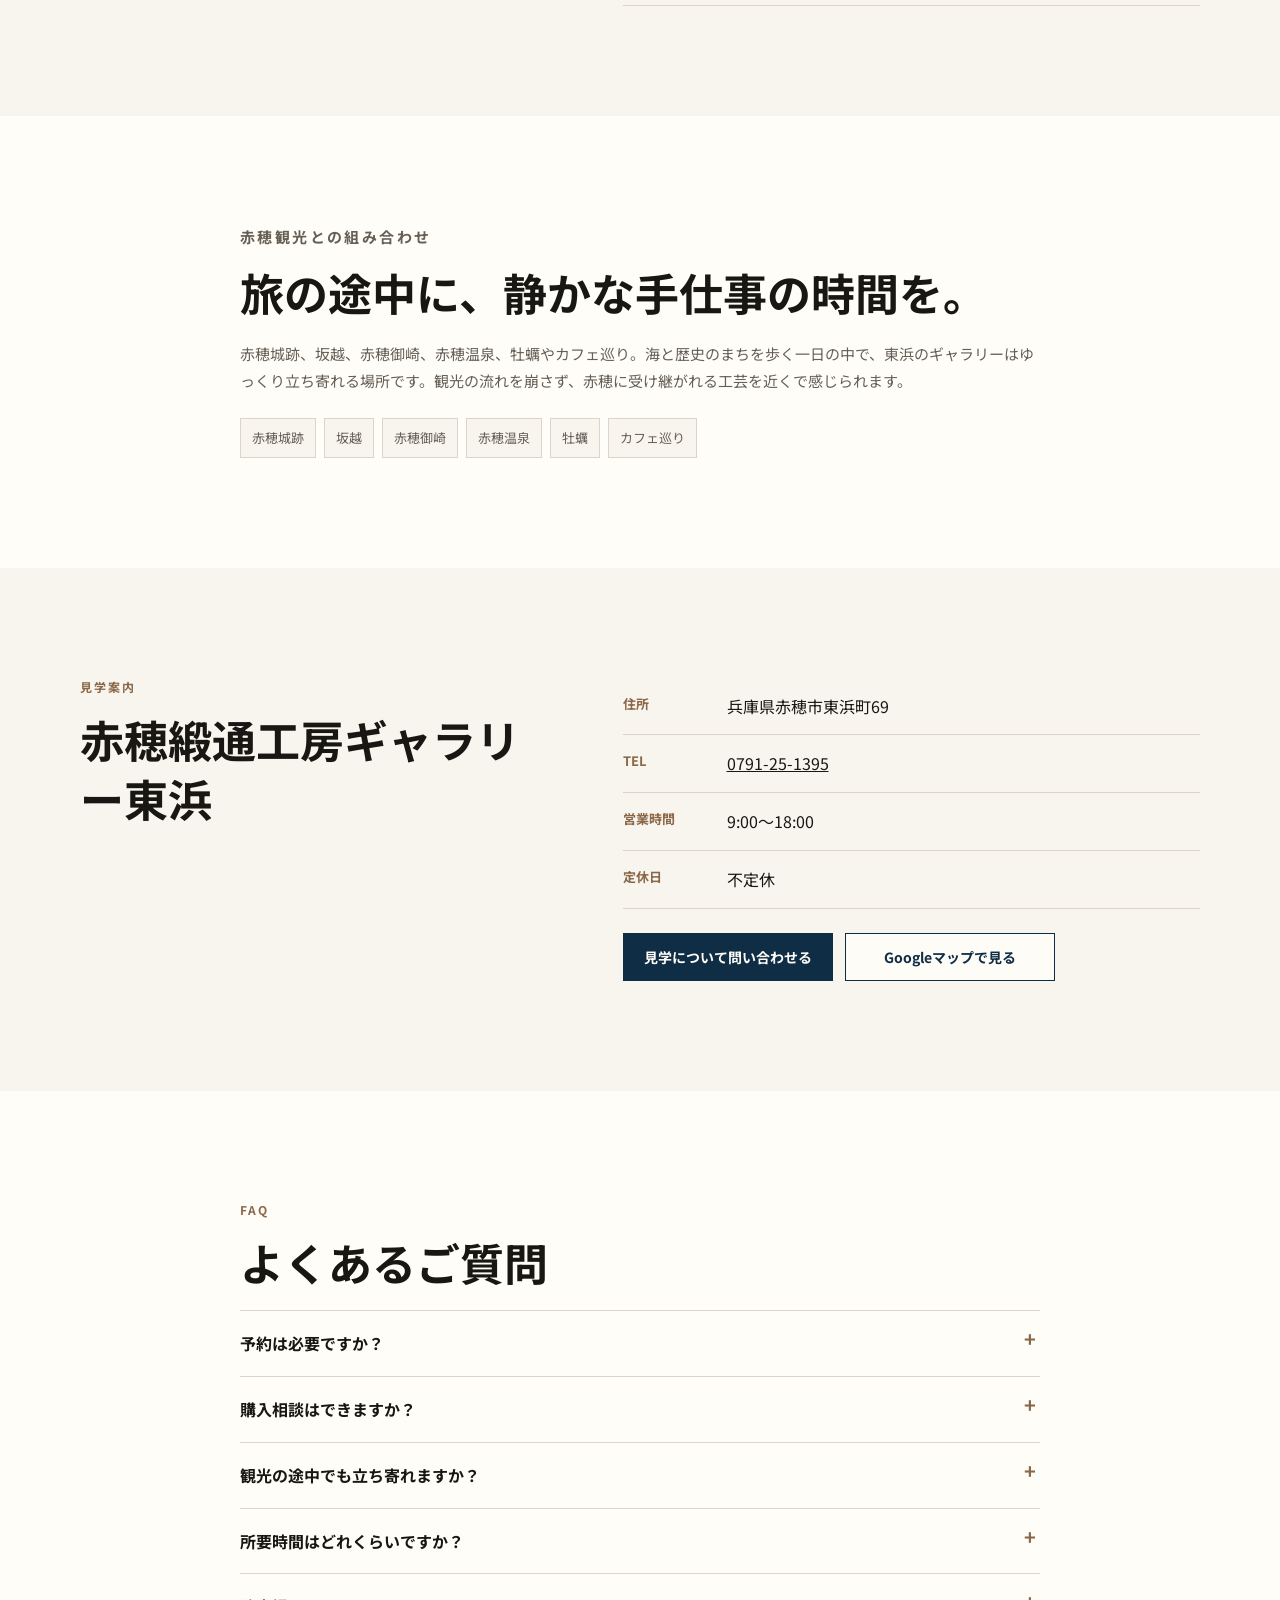
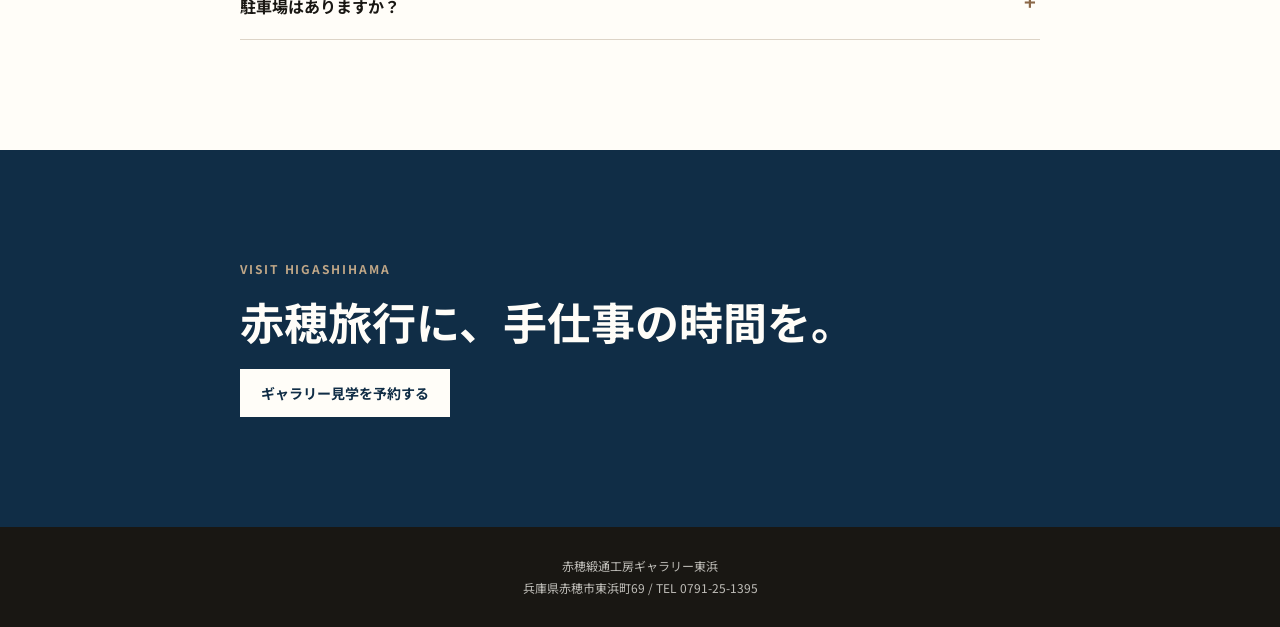
==== commit 5e4d6d65: "Fix hero video segment loop" ====
--- a/index.html
+++ b/index.html
@@ -35,9 +35,7 @@
           <iframe
             class="hero-video-frame"
             data-hero-video
-            data-video-start="53"
-            data-video-end="63"
-            src="https://www.youtube.com/embed/Z_uLxVL6yL8?autoplay=1&amp;mute=1&amp;controls=0&amp;playsinline=1&amp;loop=1&amp;playlist=Z_uLxVL6yL8&amp;start=53&amp;end=63&amp;rel=0&amp;enablejsapi=1"
+            src="https://www.youtube.com/embed/Z_uLxVL6yL8?enablejsapi=1&amp;autoplay=1&amp;mute=1&amp;controls=0&amp;playsinline=1&amp;start=53&amp;rel=0&amp;modestbranding=1&amp;iv_load_policy=3&amp;disablekb=1"
             title="赤穂緞通工房 東浜 背景動画"
             allow="autoplay; encrypted-media; picture-in-picture"
             tabindex="-1"
